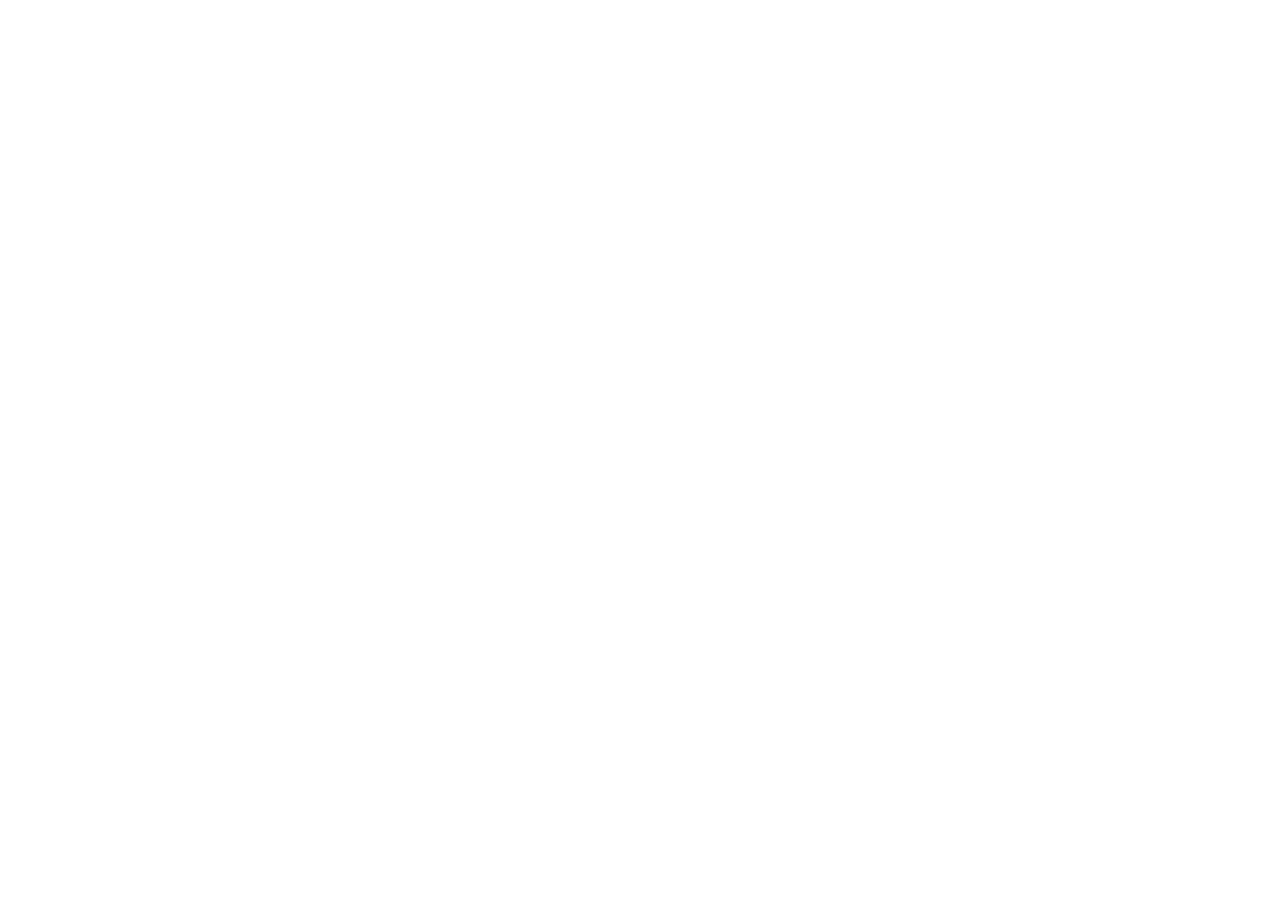
==== index.html @ e047f474 "First pages commit for twitter testing" ====
<!DOCTYPE html>
<html>
  <head>
    <meta charset="UTF-8">
    <meta http-equiv="X-UA-Compatible" content="IE=edge">
    <meta name="viewport" content="width=device-width, initial-scale=1">

    <title>cppnx</title>

    <!-- Bootstrap -->
    <link rel="stylesheet" href="https://maxcdn.bootstrapcdn.com/bootstrap/3.3.7/css/bootstrap.min.css" integrity="sha384-BVYiiSIFeK1dGmJRAkycuHAHRg32OmUcww7on3RYdg4Va+PmSTsz/K68vbdEjh4u" crossorigin="anonymous">

    <!-- HTML5 shim and Respond.js for IE8 support of HTML5 elements and media queries -->
    <!-- WARNING: Respond.js doesn't work if you view the page via file:// -->
    <!--[if lt IE 9]>
      <script src="https://oss.maxcdn.com/html5shiv/3.7.2/html5shiv.min.js"></script>
      <script src="https://oss.maxcdn.com/respond/1.4.2/respond.min.js"></script>
    <![endif]-->

    <link href="css/style.css" rel="stylesheet" type="text/css">
  </head>
  <body>

    <!-- jQuery (necessary for Bootstrap's JavaScript plugins) -->
    <!--
    <script src="https://code.jquery.com/jquery-2.2.4.min.js" integrity="sha256-BbhdlvQf/xTY9gja0Dq3HiwQF8LaCRTXxZKRutelT44=" crossorigin="anonymous"></script>
    <script src="https://maxcdn.bootstrapcdn.com/bootstrap/3.3.7/js/bootstrap.min.js" integrity="sha384-Tc5IQib027qvyjSMfHjOMaLkfuWVxZxUPnCJA7l2mCWNIpG9mGCD8wGNIcPD7Txa" crossorigin="anonymous"></script>
    -->

    <div id="app">
    </div>

    <script src="js/compiled/org/nfrac/cppnx.js" type="text/javascript"></script>
  </body>
</html>
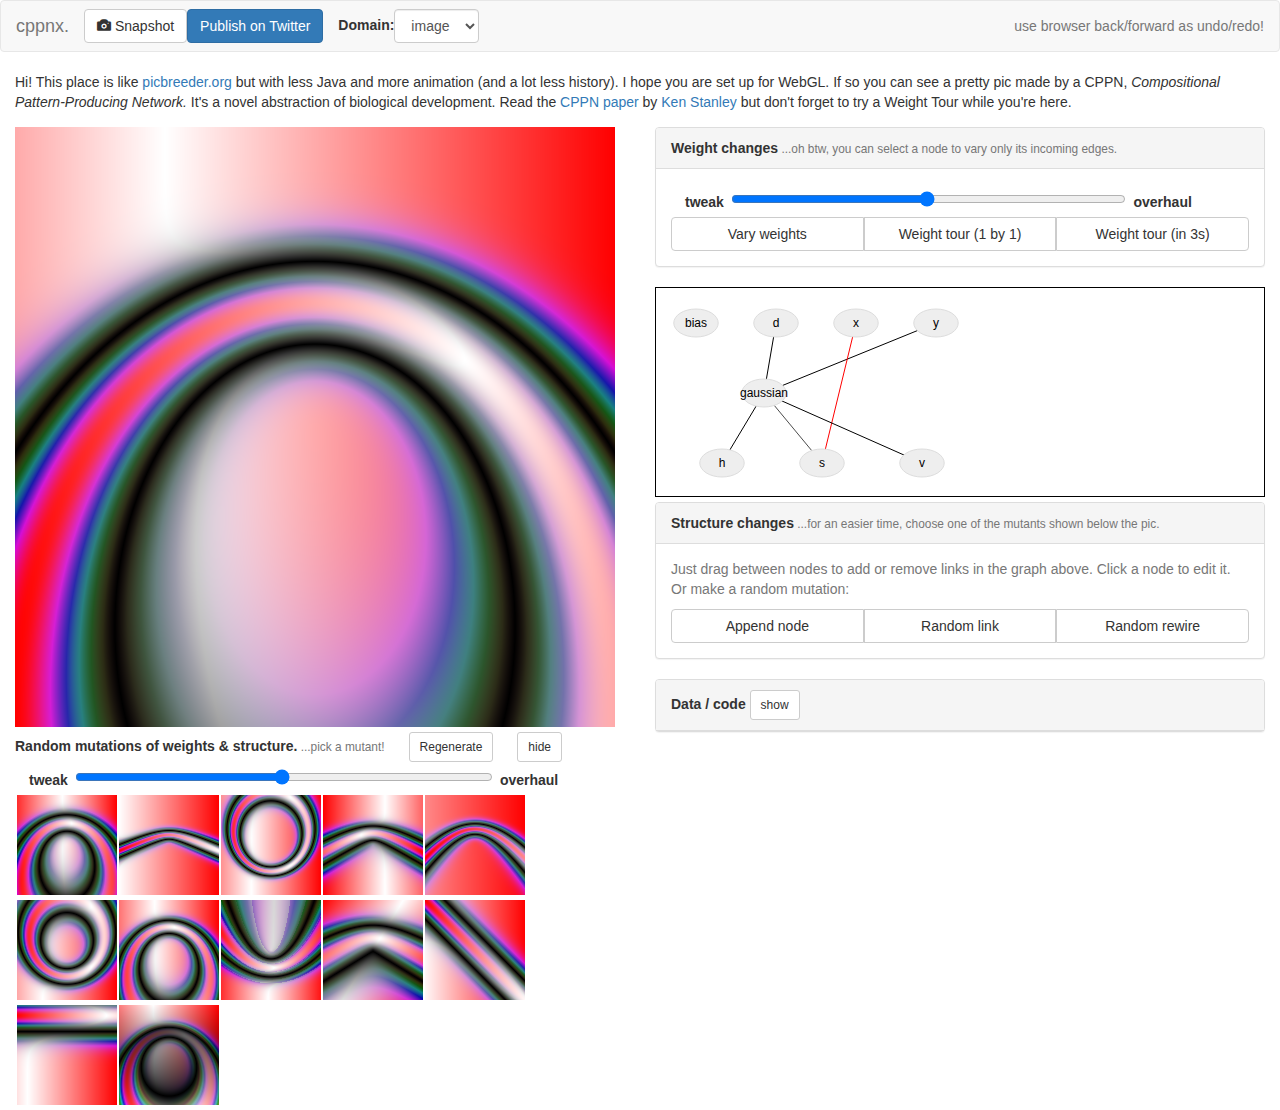
==== commit ff51b84b: "Fixed twitter etc etc" ====
--- a/index.html
+++ b/index.html
@@ -22,10 +22,8 @@
   <body>
 
     <!-- jQuery (necessary for Bootstrap's JavaScript plugins) -->
-    <!--
     <script src="https://code.jquery.com/jquery-2.2.4.min.js" integrity="sha256-BbhdlvQf/xTY9gja0Dq3HiwQF8LaCRTXxZKRutelT44=" crossorigin="anonymous"></script>
     <script src="https://maxcdn.bootstrapcdn.com/bootstrap/3.3.7/js/bootstrap.min.js" integrity="sha384-Tc5IQib027qvyjSMfHjOMaLkfuWVxZxUPnCJA7l2mCWNIpG9mGCD8wGNIcPD7Txa" crossorigin="anonymous"></script>
-    -->
 
     <div id="app">
     </div>
--- a/css/style.css
+++ b/css/style.css
@@ -0,0 +1,2 @@
+/* some style */
+
